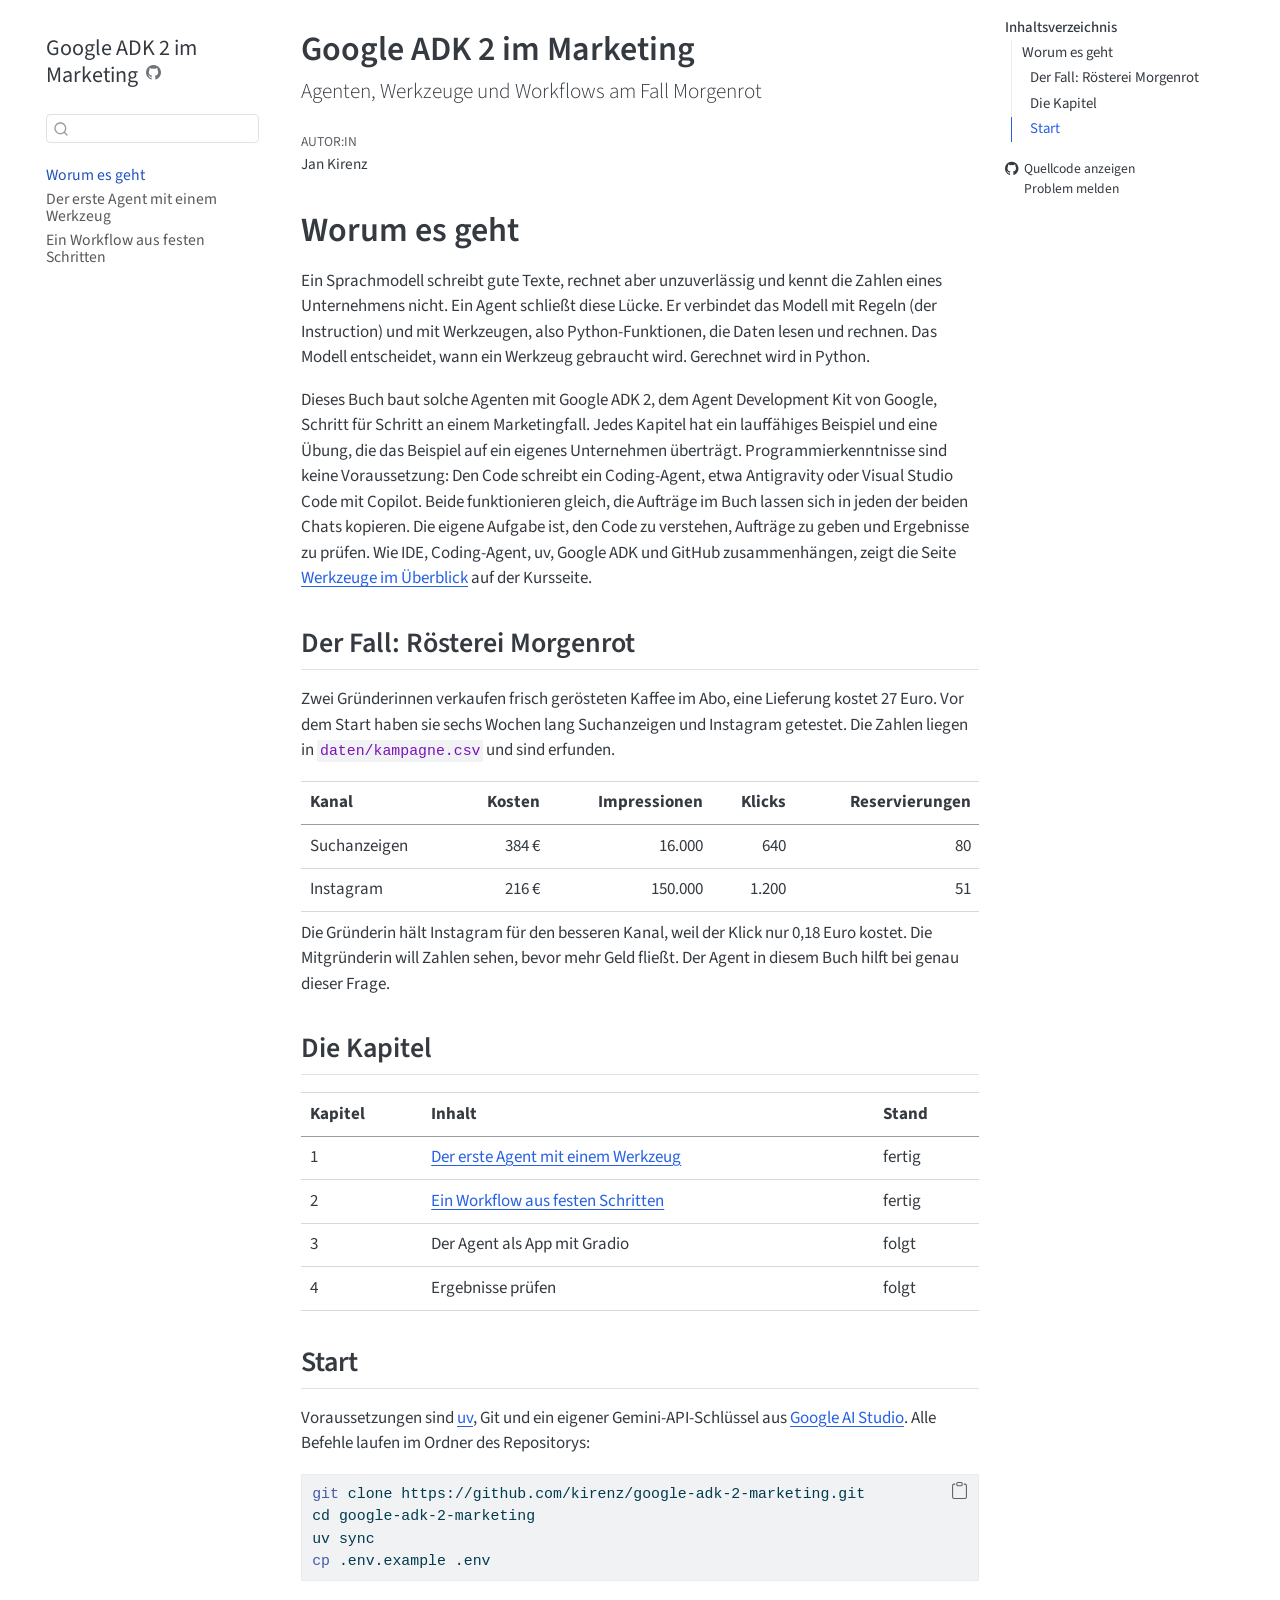
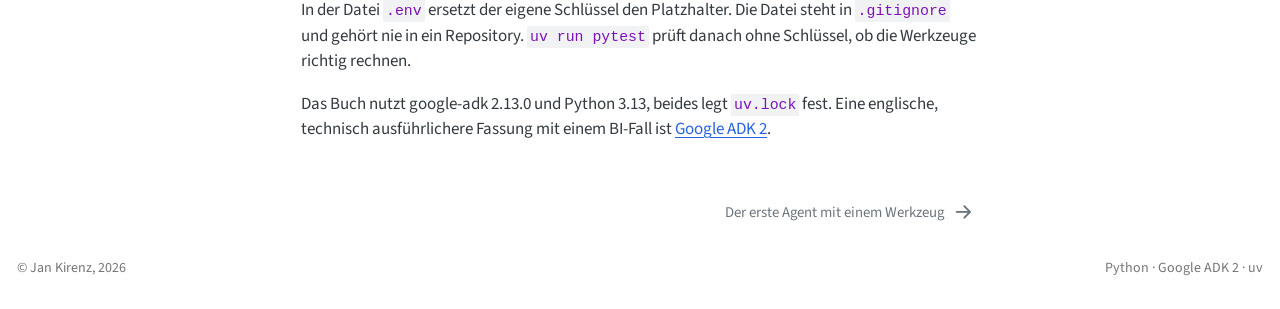
==== index.html @ b448ff61 "Buch veröffentlichen (IDE-neutral)" ====
<!DOCTYPE html>
<html xmlns="http://www.w3.org/1999/xhtml" lang="de" xml:lang="de"><head>

<meta charset="utf-8">
<meta name="generator" content="quarto-1.8.27">

<meta name="viewport" content="width=device-width, initial-scale=1.0, user-scalable=yes">

<meta name="author" content="Jan Kirenz">

<title>Google ADK 2 im Marketing</title>
<style>
code{white-space: pre-wrap;}
span.smallcaps{font-variant: small-caps;}
div.columns{display: flex; gap: min(4vw, 1.5em);}
div.column{flex: auto; overflow-x: auto;}
div.hanging-indent{margin-left: 1.5em; text-indent: -1.5em;}
ul.task-list{list-style: none;}
ul.task-list li input[type="checkbox"] {
  width: 0.8em;
  margin: 0 0.8em 0.2em -1em; /* quarto-specific, see https://github.com/quarto-dev/quarto-cli/issues/4556 */ 
  vertical-align: middle;
}
/* CSS for syntax highlighting */
html { -webkit-text-size-adjust: 100%; }
pre > code.sourceCode { white-space: pre; position: relative; }
pre > code.sourceCode > span { display: inline-block; line-height: 1.25; }
pre > code.sourceCode > span:empty { height: 1.2em; }
.sourceCode { overflow: visible; }
code.sourceCode > span { color: inherit; text-decoration: inherit; }
div.sourceCode { margin: 1em 0; }
pre.sourceCode { margin: 0; }
@media screen {
div.sourceCode { overflow: auto; }
}
@media print {
pre > code.sourceCode { white-space: pre-wrap; }
pre > code.sourceCode > span { text-indent: -5em; padding-left: 5em; }
}
pre.numberSource code
  { counter-reset: source-line 0; }
pre.numberSource code > span
  { position: relative; left: -4em; counter-increment: source-line; }
pre.numberSource code > span > a:first-child::before
  { content: counter(source-line);
    position: relative; left: -1em; text-align: right; vertical-align: baseline;
    border: none; display: inline-block;
    -webkit-touch-callout: none; -webkit-user-select: none;
    -khtml-user-select: none; -moz-user-select: none;
    -ms-user-select: none; user-select: none;
    padding: 0 4px; width: 4em;
  }
pre.numberSource { margin-left: 3em;  padding-left: 4px; }
div.sourceCode
  {   }
@media screen {
pre > code.sourceCode > span > a:first-child::before { text-decoration: underline; }
}
</style>


<script src="site_libs/quarto-nav/quarto-nav.js"></script>
<script src="site_libs/quarto-nav/headroom.min.js"></script>
<script src="site_libs/clipboard/clipboard.min.js"></script>
<script src="site_libs/quarto-search/autocomplete.umd.js"></script>
<script src="site_libs/quarto-search/fuse.min.js"></script>
<script src="site_libs/quarto-search/quarto-search.js"></script>
<meta name="quarto:offset" content="./">
<link href="./kapitel/01-erster-agent.html" rel="next">
<script src="site_libs/quarto-html/quarto.js" type="module"></script>
<script src="site_libs/quarto-html/tabsets/tabsets.js" type="module"></script>
<script src="site_libs/quarto-html/axe/axe-check.js" type="module"></script>
<script src="site_libs/quarto-html/popper.min.js"></script>
<script src="site_libs/quarto-html/tippy.umd.min.js"></script>
<script src="site_libs/quarto-html/anchor.min.js"></script>
<link href="site_libs/quarto-html/tippy.css" rel="stylesheet">
<link href="site_libs/quarto-html/quarto-syntax-highlighting-ed96de9b727972fe78a7b5d16c58bf87.css" rel="stylesheet" id="quarto-text-highlighting-styles">
<script src="site_libs/bootstrap/bootstrap.min.js"></script>
<link href="site_libs/bootstrap/bootstrap-icons.css" rel="stylesheet">
<link href="site_libs/bootstrap/bootstrap-e00e6d8b670a4b52c8043aac8e15d5db.min.css" rel="stylesheet" append-hash="true" id="quarto-bootstrap" data-mode="light">
<script id="quarto-search-options" type="application/json">{
  "location": "sidebar",
  "copy-button": false,
  "collapse-after": 3,
  "panel-placement": "start",
  "type": "textbox",
  "limit": 50,
  "keyboard-shortcut": [
    "f",
    "/",
    "s"
  ],
  "show-item-context": false,
  "language": {
    "search-no-results-text": "Keine Treffer",
    "search-matching-documents-text": "Treffer",
    "search-copy-link-title": "Link in die Suche kopieren",
    "search-hide-matches-text": "Zusätzliche Treffer verbergen",
    "search-more-match-text": "weitere Treffer in diesem Dokument",
    "search-more-matches-text": "weitere Treffer in diesem Dokument",
    "search-clear-button-title": "Zurücksetzen",
    "search-text-placeholder": "",
    "search-detached-cancel-button-title": "Abbrechen",
    "search-submit-button-title": "Abschicken",
    "search-label": "Suchen"
  }
}</script>


</head>

<body class="nav-sidebar floating quarto-light">

<div id="quarto-search-results"></div>
  <header id="quarto-header" class="headroom fixed-top">
  <nav class="quarto-secondary-nav">
    <div class="container-fluid d-flex">
      <button type="button" class="quarto-btn-toggle btn" data-bs-toggle="collapse" role="button" data-bs-target=".quarto-sidebar-collapse-item" aria-controls="quarto-sidebar" aria-expanded="false" aria-label="Seitenleiste umschalten" onclick="if (window.quartoToggleHeadroom) { window.quartoToggleHeadroom(); }">
        <i class="bi bi-layout-text-sidebar-reverse"></i>
      </button>
        <nav class="quarto-page-breadcrumbs" aria-label="breadcrumb"><ol class="breadcrumb"><li class="breadcrumb-item"><a href="./index.html">Worum es geht</a></li></ol></nav>
        <a class="flex-grow-1" role="navigation" data-bs-toggle="collapse" data-bs-target=".quarto-sidebar-collapse-item" aria-controls="quarto-sidebar" aria-expanded="false" aria-label="Seitenleiste umschalten" onclick="if (window.quartoToggleHeadroom) { window.quartoToggleHeadroom(); }">      
        </a>
      <button type="button" class="btn quarto-search-button" aria-label="Suchen" onclick="window.quartoOpenSearch();">
        <i class="bi bi-search"></i>
      </button>
    </div>
  </nav>
</header>
<!-- content -->
<div id="quarto-content" class="quarto-container page-columns page-rows-contents page-layout-article">
<!-- sidebar -->
  <nav id="quarto-sidebar" class="sidebar collapse collapse-horizontal quarto-sidebar-collapse-item sidebar-navigation floating overflow-auto">
    <div class="pt-lg-2 mt-2 text-left sidebar-header">
    <div class="sidebar-title mb-0 py-0">
      <a href="./">Google ADK 2 im Marketing</a> 
        <div class="sidebar-tools-main">
    <a href="https://github.com/kirenz/google-adk-2-marketing" title="Quellcode" class="quarto-navigation-tool px-1" aria-label="Quellcode"><i class="bi bi-github"></i></a>
</div>
    </div>
      </div>
        <div class="mt-2 flex-shrink-0 align-items-center">
        <div class="sidebar-search">
        <div id="quarto-search" class="" title="Suchen"></div>
        </div>
        </div>
    <div class="sidebar-menu-container"> 
    <ul class="list-unstyled mt-1">
        <li class="sidebar-item">
  <div class="sidebar-item-container"> 
  <a href="./index.html" class="sidebar-item-text sidebar-link active">
 <span class="menu-text">Worum es geht</span></a>
  </div>
</li>
        <li class="sidebar-item">
  <div class="sidebar-item-container"> 
  <a href="./kapitel/01-erster-agent.html" class="sidebar-item-text sidebar-link"><span class="chapter-title">Der erste Agent mit einem Werkzeug</span></a>
  </div>
</li>
        <li class="sidebar-item">
  <div class="sidebar-item-container"> 
  <a href="./kapitel/02-workflow.html" class="sidebar-item-text sidebar-link"><span class="chapter-title">Ein Workflow aus festen Schritten</span></a>
  </div>
</li>
    </ul>
    </div>
</nav>
<div id="quarto-sidebar-glass" class="quarto-sidebar-collapse-item" data-bs-toggle="collapse" data-bs-target=".quarto-sidebar-collapse-item"></div>
<!-- margin-sidebar -->
    <div id="quarto-margin-sidebar" class="sidebar margin-sidebar">
        <nav id="TOC" role="doc-toc" class="toc-active">
    <h2 id="toc-title">Inhaltsverzeichnis</h2>
   
  <ul>
  <li><a href="#worum-es-geht" id="toc-worum-es-geht" class="nav-link active" data-scroll-target="#worum-es-geht">Worum es geht</a>
  <ul class="collapse">
  <li><a href="#der-fall-rösterei-morgenrot" id="toc-der-fall-rösterei-morgenrot" class="nav-link" data-scroll-target="#der-fall-rösterei-morgenrot">Der Fall: Rösterei Morgenrot</a></li>
  <li><a href="#die-kapitel" id="toc-die-kapitel" class="nav-link" data-scroll-target="#die-kapitel">Die Kapitel</a></li>
  <li><a href="#start" id="toc-start" class="nav-link" data-scroll-target="#start">Start</a></li>
  </ul></li>
  </ul>
<div class="toc-actions"><ul><li><a href="https://github.com/kirenz/google-adk-2-marketing/blob/main/index.qmd" class="toc-action"><i class="bi bi-github"></i>Quellcode anzeigen</a></li><li><a href="https://github.com/kirenz/google-adk-2-marketing/issues/new" class="toc-action"><i class="bi empty"></i>Problem melden</a></li></ul></div></nav>
    </div>
<!-- main -->
<main class="content" id="quarto-document-content">

<header id="title-block-header" class="quarto-title-block default">
<div class="quarto-title">
<h1 class="title">Google ADK 2 im Marketing</h1>
<p class="subtitle lead">Agenten, Werkzeuge und Workflows am Fall Morgenrot</p>
</div>



<div class="quarto-title-meta">

    <div>
    <div class="quarto-title-meta-heading">Autor:in</div>
    <div class="quarto-title-meta-contents">
             <p>Jan Kirenz </p>
          </div>
  </div>
    
  
    
  </div>
  


</header>


<section id="worum-es-geht" class="level1 unnumbered">
<h1 class="unnumbered">Worum es geht</h1>
<p>Ein Sprachmodell schreibt gute Texte, rechnet aber unzuverlässig und kennt die Zahlen eines Unternehmens nicht. Ein Agent schließt diese Lücke. Er verbindet das Modell mit Regeln (der Instruction) und mit Werkzeugen, also Python-Funktionen, die Daten lesen und rechnen. Das Modell entscheidet, wann ein Werkzeug gebraucht wird. Gerechnet wird in Python.</p>
<p>Dieses Buch baut solche Agenten mit Google ADK 2, dem Agent Development Kit von Google, Schritt für Schritt an einem Marketingfall. Jedes Kapitel hat ein lauffähiges Beispiel und eine Übung, die das Beispiel auf ein eigenes Unternehmen überträgt. Programmierkenntnisse sind keine Voraussetzung: Den Code schreibt ein Coding-Agent, etwa Antigravity oder Visual Studio Code mit Copilot. Beide funktionieren gleich, die Aufträge im Buch lassen sich in jeden der beiden Chats kopieren. Die eigene Aufgabe ist, den Code zu verstehen, Aufträge zu geben und Ergebnisse zu prüfen. Wie IDE, Coding-Agent, uv, Google ADK und GitHub zusammenhängen, zeigt die Seite <a href="https://kirenz.github.io/genai-web-analytics-ws2627/bausteine.html">Werkzeuge im Überblick</a> auf der Kursseite.</p>
<section id="der-fall-rösterei-morgenrot" class="level2">
<h2 class="anchored" data-anchor-id="der-fall-rösterei-morgenrot">Der Fall: Rösterei Morgenrot</h2>
<p>Zwei Gründerinnen verkaufen frisch gerösteten Kaffee im Abo, eine Lieferung kostet 27 Euro. Vor dem Start haben sie sechs Wochen lang Suchanzeigen und Instagram getestet. Die Zahlen liegen in <code>daten/kampagne.csv</code> und sind erfunden.</p>
<table class="caption-top table">
<thead>
<tr class="header">
<th>Kanal</th>
<th style="text-align: right;">Kosten</th>
<th style="text-align: right;">Impressionen</th>
<th style="text-align: right;">Klicks</th>
<th style="text-align: right;">Reservierungen</th>
</tr>
</thead>
<tbody>
<tr class="odd">
<td>Suchanzeigen</td>
<td style="text-align: right;">384 €</td>
<td style="text-align: right;">16.000</td>
<td style="text-align: right;">640</td>
<td style="text-align: right;">80</td>
</tr>
<tr class="even">
<td>Instagram</td>
<td style="text-align: right;">216 €</td>
<td style="text-align: right;">150.000</td>
<td style="text-align: right;">1.200</td>
<td style="text-align: right;">51</td>
</tr>
</tbody>
</table>
<p>Die Gründerin hält Instagram für den besseren Kanal, weil der Klick nur 0,18 Euro kostet. Die Mitgründerin will Zahlen sehen, bevor mehr Geld fließt. Der Agent in diesem Buch hilft bei genau dieser Frage.</p>
</section>
<section id="die-kapitel" class="level2">
<h2 class="anchored" data-anchor-id="die-kapitel">Die Kapitel</h2>
<table class="caption-top table">
<thead>
<tr class="header">
<th>Kapitel</th>
<th>Inhalt</th>
<th>Stand</th>
</tr>
</thead>
<tbody>
<tr class="odd">
<td>1</td>
<td><a href="./kapitel/01-erster-agent.html">Der erste Agent mit einem Werkzeug</a></td>
<td>fertig</td>
</tr>
<tr class="even">
<td>2</td>
<td><a href="./kapitel/02-workflow.html">Ein Workflow aus festen Schritten</a></td>
<td>fertig</td>
</tr>
<tr class="odd">
<td>3</td>
<td>Der Agent als App mit Gradio</td>
<td>folgt</td>
</tr>
<tr class="even">
<td>4</td>
<td>Ergebnisse prüfen</td>
<td>folgt</td>
</tr>
</tbody>
</table>
</section>
<section id="start" class="level2">
<h2 class="anchored" data-anchor-id="start">Start</h2>
<p>Voraussetzungen sind <a href="https://docs.astral.sh/uv/getting-started/installation/">uv</a>, Git und ein eigener Gemini-API-Schlüssel aus <a href="https://aistudio.google.com/apikey">Google AI Studio</a>. Alle Befehle laufen im Ordner des Repositorys:</p>
<div class="code-copy-outer-scaffold"><div class="sourceCode" id="cb1"><pre class="sourceCode bash code-with-copy"><code class="sourceCode bash"><span id="cb1-1"><a href="#cb1-1" aria-hidden="true" tabindex="-1"></a><span class="fu">git</span> clone https://github.com/kirenz/google-adk-2-marketing.git</span>
<span id="cb1-2"><a href="#cb1-2" aria-hidden="true" tabindex="-1"></a><span class="bu">cd</span> google-adk-2-marketing</span>
<span id="cb1-3"><a href="#cb1-3" aria-hidden="true" tabindex="-1"></a><span class="ex">uv</span> sync</span>
<span id="cb1-4"><a href="#cb1-4" aria-hidden="true" tabindex="-1"></a><span class="fu">cp</span> .env.example .env</span></code></pre></div><button title="In die Zwischenablage kopieren" class="code-copy-button"><i class="bi"></i></button></div>
<p>In der Datei <code>.env</code> ersetzt der eigene Schlüssel den Platzhalter. Die Datei steht in <code>.gitignore</code> und gehört nie in ein Repository. <code>uv run pytest</code> prüft danach ohne Schlüssel, ob die Werkzeuge richtig rechnen.</p>
<p>Das Buch nutzt google-adk 2.13.0 und Python 3.13, beides legt <code>uv.lock</code> fest. Eine englische, technisch ausführlichere Fassung mit einem BI-Fall ist <a href="https://kirenz.github.io/google-adk-2/">Google ADK 2</a>.</p>


</section>
</section>

</main> <!-- /main -->
<script id="quarto-html-after-body" type="application/javascript">
  window.document.addEventListener("DOMContentLoaded", function (event) {
    const icon = "";
    const anchorJS = new window.AnchorJS();
    anchorJS.options = {
      placement: 'right',
      icon: icon
    };
    anchorJS.add('.anchored');
    const isCodeAnnotation = (el) => {
      for (const clz of el.classList) {
        if (clz.startsWith('code-annotation-')) {                     
          return true;
        }
      }
      return false;
    }
    const onCopySuccess = function(e) {
      // button target
      const button = e.trigger;
      // don't keep focus
      button.blur();
      // flash "checked"
      button.classList.add('code-copy-button-checked');
      var currentTitle = button.getAttribute("title");
      button.setAttribute("title", "Kopiert");
      let tooltip;
      if (window.bootstrap) {
        button.setAttribute("data-bs-toggle", "tooltip");
        button.setAttribute("data-bs-placement", "left");
        button.setAttribute("data-bs-title", "Kopiert");
        tooltip = new bootstrap.Tooltip(button, 
          { trigger: "manual", 
            customClass: "code-copy-button-tooltip",
            offset: [0, -8]});
        tooltip.show();    
      }
      setTimeout(function() {
        if (tooltip) {
          tooltip.hide();
          button.removeAttribute("data-bs-title");
          button.removeAttribute("data-bs-toggle");
          button.removeAttribute("data-bs-placement");
        }
        button.setAttribute("title", currentTitle);
        button.classList.remove('code-copy-button-checked');
      }, 1000);
      // clear code selection
      e.clearSelection();
    }
    const getTextToCopy = function(trigger) {
      const outerScaffold = trigger.parentElement.cloneNode(true);
      const codeEl = outerScaffold.querySelector('code');
      for (const childEl of codeEl.children) {
        if (isCodeAnnotation(childEl)) {
          childEl.remove();
        }
      }
      return codeEl.innerText;
    }
    const clipboard = new window.ClipboardJS('.code-copy-button:not([data-in-quarto-modal])', {
      text: getTextToCopy
    });
    clipboard.on('success', onCopySuccess);
    if (window.document.getElementById('quarto-embedded-source-code-modal')) {
      const clipboardModal = new window.ClipboardJS('.code-copy-button[data-in-quarto-modal]', {
        text: getTextToCopy,
        container: window.document.getElementById('quarto-embedded-source-code-modal')
      });
      clipboardModal.on('success', onCopySuccess);
    }
      var localhostRegex = new RegExp(/^(?:http|https):\/\/localhost\:?[0-9]*\//);
      var mailtoRegex = new RegExp(/^mailto:/);
        var filterRegex = new RegExp('/' + window.location.host + '/');
      var isInternal = (href) => {
          return filterRegex.test(href) || localhostRegex.test(href) || mailtoRegex.test(href);
      }
      // Inspect non-navigation links and adorn them if external
     var links = window.document.querySelectorAll('a[href]:not(.nav-link):not(.navbar-brand):not(.toc-action):not(.sidebar-link):not(.sidebar-item-toggle):not(.pagination-link):not(.no-external):not([aria-hidden]):not(.dropdown-item):not(.quarto-navigation-tool):not(.about-link)');
      for (var i=0; i<links.length; i++) {
        const link = links[i];
        if (!isInternal(link.href)) {
          // undo the damage that might have been done by quarto-nav.js in the case of
          // links that we want to consider external
          if (link.dataset.originalHref !== undefined) {
            link.href = link.dataset.originalHref;
          }
        }
      }
    function tippyHover(el, contentFn, onTriggerFn, onUntriggerFn) {
      const config = {
        allowHTML: true,
        maxWidth: 500,
        delay: 100,
        arrow: false,
        appendTo: function(el) {
            return el.parentElement;
        },
        interactive: true,
        interactiveBorder: 10,
        theme: 'quarto',
        placement: 'bottom-start',
      };
      if (contentFn) {
        config.content = contentFn;
      }
      if (onTriggerFn) {
        config.onTrigger = onTriggerFn;
      }
      if (onUntriggerFn) {
        config.onUntrigger = onUntriggerFn;
      }
      window.tippy(el, config); 
    }
    const noterefs = window.document.querySelectorAll('a[role="doc-noteref"]');
    for (var i=0; i<noterefs.length; i++) {
      const ref = noterefs[i];
      tippyHover(ref, function() {
        // use id or data attribute instead here
        let href = ref.getAttribute('data-footnote-href') || ref.getAttribute('href');
        try { href = new URL(href).hash; } catch {}
        const id = href.replace(/^#\/?/, "");
        const note = window.document.getElementById(id);
        if (note) {
          return note.innerHTML;
        } else {
          return "";
        }
      });
    }
    const xrefs = window.document.querySelectorAll('a.quarto-xref');
    const processXRef = (id, note) => {
      // Strip column container classes
      const stripColumnClz = (el) => {
        el.classList.remove("page-full", "page-columns");
        if (el.children) {
          for (const child of el.children) {
            stripColumnClz(child);
          }
        }
      }
      stripColumnClz(note)
      if (id === null || id.startsWith('sec-')) {
        // Special case sections, only their first couple elements
        const container = document.createElement("div");
        if (note.children && note.children.length > 2) {
          container.appendChild(note.children[0].cloneNode(true));
          for (let i = 1; i < note.children.length; i++) {
            const child = note.children[i];
            if (child.tagName === "P" && child.innerText === "") {
              continue;
            } else {
              container.appendChild(child.cloneNode(true));
              break;
            }
          }
          if (window.Quarto?.typesetMath) {
            window.Quarto.typesetMath(container);
          }
          return container.innerHTML
        } else {
          if (window.Quarto?.typesetMath) {
            window.Quarto.typesetMath(note);
          }
          return note.innerHTML;
        }
      } else {
        // Remove any anchor links if they are present
        const anchorLink = note.querySelector('a.anchorjs-link');
        if (anchorLink) {
          anchorLink.remove();
        }
        if (window.Quarto?.typesetMath) {
          window.Quarto.typesetMath(note);
        }
        if (note.classList.contains("callout")) {
          return note.outerHTML;
        } else {
          return note.innerHTML;
        }
      }
    }
    for (var i=0; i<xrefs.length; i++) {
      const xref = xrefs[i];
      tippyHover(xref, undefined, function(instance) {
        instance.disable();
        let url = xref.getAttribute('href');
        let hash = undefined; 
        if (url.startsWith('#')) {
          hash = url;
        } else {
          try { hash = new URL(url).hash; } catch {}
        }
        if (hash) {
          const id = hash.replace(/^#\/?/, "");
          const note = window.document.getElementById(id);
          if (note !== null) {
            try {
              const html = processXRef(id, note.cloneNode(true));
              instance.setContent(html);
            } finally {
              instance.enable();
              instance.show();
            }
          } else {
            // See if we can fetch this
            fetch(url.split('#')[0])
            .then(res => res.text())
            .then(html => {
              const parser = new DOMParser();
              const htmlDoc = parser.parseFromString(html, "text/html");
              const note = htmlDoc.getElementById(id);
              if (note !== null) {
                const html = processXRef(id, note);
                instance.setContent(html);
              } 
            }).finally(() => {
              instance.enable();
              instance.show();
            });
          }
        } else {
          // See if we can fetch a full url (with no hash to target)
          // This is a special case and we should probably do some content thinning / targeting
          fetch(url)
          .then(res => res.text())
          .then(html => {
            const parser = new DOMParser();
            const htmlDoc = parser.parseFromString(html, "text/html");
            const note = htmlDoc.querySelector('main.content');
            if (note !== null) {
              // This should only happen for chapter cross references
              // (since there is no id in the URL)
              // remove the first header
              if (note.children.length > 0 && note.children[0].tagName === "HEADER") {
                note.children[0].remove();
              }
              const html = processXRef(null, note);
              instance.setContent(html);
            } 
          }).finally(() => {
            instance.enable();
            instance.show();
          });
        }
      }, function(instance) {
      });
    }
        let selectedAnnoteEl;
        const selectorForAnnotation = ( cell, annotation) => {
          let cellAttr = 'data-code-cell="' + cell + '"';
          let lineAttr = 'data-code-annotation="' +  annotation + '"';
          const selector = 'span[' + cellAttr + '][' + lineAttr + ']';
          return selector;
        }
        const selectCodeLines = (annoteEl) => {
          const doc = window.document;
          const targetCell = annoteEl.getAttribute("data-target-cell");
          const targetAnnotation = annoteEl.getAttribute("data-target-annotation");
          const annoteSpan = window.document.querySelector(selectorForAnnotation(targetCell, targetAnnotation));
          const lines = annoteSpan.getAttribute("data-code-lines").split(",");
          const lineIds = lines.map((line) => {
            return targetCell + "-" + line;
          })
          let top = null;
          let height = null;
          let parent = null;
          if (lineIds.length > 0) {
              //compute the position of the single el (top and bottom and make a div)
              const el = window.document.getElementById(lineIds[0]);
              top = el.offsetTop;
              height = el.offsetHeight;
              parent = el.parentElement.parentElement;
            if (lineIds.length > 1) {
              const lastEl = window.document.getElementById(lineIds[lineIds.length - 1]);
              const bottom = lastEl.offsetTop + lastEl.offsetHeight;
              height = bottom - top;
            }
            if (top !== null && height !== null && parent !== null) {
              // cook up a div (if necessary) and position it 
              let div = window.document.getElementById("code-annotation-line-highlight");
              if (div === null) {
                div = window.document.createElement("div");
                div.setAttribute("id", "code-annotation-line-highlight");
                div.style.position = 'absolute';
                parent.appendChild(div);
              }
              div.style.top = top - 2 + "px";
              div.style.height = height + 4 + "px";
              div.style.left = 0;
              let gutterDiv = window.document.getElementById("code-annotation-line-highlight-gutter");
              if (gutterDiv === null) {
                gutterDiv = window.document.createElement("div");
                gutterDiv.setAttribute("id", "code-annotation-line-highlight-gutter");
                gutterDiv.style.position = 'absolute';
                const codeCell = window.document.getElementById(targetCell);
                const gutter = codeCell.querySelector('.code-annotation-gutter');
                gutter.appendChild(gutterDiv);
              }
              gutterDiv.style.top = top - 2 + "px";
              gutterDiv.style.height = height + 4 + "px";
            }
            selectedAnnoteEl = annoteEl;
          }
        };
        const unselectCodeLines = () => {
          const elementsIds = ["code-annotation-line-highlight", "code-annotation-line-highlight-gutter"];
          elementsIds.forEach((elId) => {
            const div = window.document.getElementById(elId);
            if (div) {
              div.remove();
            }
          });
          selectedAnnoteEl = undefined;
        };
          // Handle positioning of the toggle
      window.addEventListener(
        "resize",
        throttle(() => {
          elRect = undefined;
          if (selectedAnnoteEl) {
            selectCodeLines(selectedAnnoteEl);
          }
        }, 10)
      );
      function throttle(fn, ms) {
      let throttle = false;
      let timer;
        return (...args) => {
          if(!throttle) { // first call gets through
              fn.apply(this, args);
              throttle = true;
          } else { // all the others get throttled
              if(timer) clearTimeout(timer); // cancel #2
              timer = setTimeout(() => {
                fn.apply(this, args);
                timer = throttle = false;
              }, ms);
          }
        };
      }
        // Attach click handler to the DT
        const annoteDls = window.document.querySelectorAll('dt[data-target-cell]');
        for (const annoteDlNode of annoteDls) {
          annoteDlNode.addEventListener('click', (event) => {
            const clickedEl = event.target;
            if (clickedEl !== selectedAnnoteEl) {
              unselectCodeLines();
              const activeEl = window.document.querySelector('dt[data-target-cell].code-annotation-active');
              if (activeEl) {
                activeEl.classList.remove('code-annotation-active');
              }
              selectCodeLines(clickedEl);
              clickedEl.classList.add('code-annotation-active');
            } else {
              // Unselect the line
              unselectCodeLines();
              clickedEl.classList.remove('code-annotation-active');
            }
          });
        }
    const findCites = (el) => {
      const parentEl = el.parentElement;
      if (parentEl) {
        const cites = parentEl.dataset.cites;
        if (cites) {
          return {
            el,
            cites: cites.split(' ')
          };
        } else {
          return findCites(el.parentElement)
        }
      } else {
        return undefined;
      }
    };
    var bibliorefs = window.document.querySelectorAll('a[role="doc-biblioref"]');
    for (var i=0; i<bibliorefs.length; i++) {
      const ref = bibliorefs[i];
      const citeInfo = findCites(ref);
      if (citeInfo) {
        tippyHover(citeInfo.el, function() {
          var popup = window.document.createElement('div');
          citeInfo.cites.forEach(function(cite) {
            var citeDiv = window.document.createElement('div');
            citeDiv.classList.add('hanging-indent');
            citeDiv.classList.add('csl-entry');
            var biblioDiv = window.document.getElementById('ref-' + cite);
            if (biblioDiv) {
              citeDiv.innerHTML = biblioDiv.innerHTML;
            }
            popup.appendChild(citeDiv);
          });
          return popup.innerHTML;
        });
      }
    }
  });
  </script>
<nav class="page-navigation">
  <div class="nav-page nav-page-previous">
  </div>
  <div class="nav-page nav-page-next">
      <a href="./kapitel/01-erster-agent.html" class="pagination-link" aria-label="Der erste Agent mit einem Werkzeug">
        <span class="nav-page-text"><span class="chapter-title">Der erste Agent mit einem Werkzeug</span></span> <i class="bi bi-arrow-right-short"></i>
      </a>
  </div>
</nav>
</div> <!-- /content -->
<footer class="footer">
  <div class="nav-footer">
    <div class="nav-footer-left">
<p>© Jan Kirenz, 2026</p>
</div>   
    <div class="nav-footer-center">
      &nbsp;
    <div class="toc-actions d-sm-block d-md-none"><ul><li><a href="https://github.com/kirenz/google-adk-2-marketing/blob/main/index.qmd" class="toc-action"><i class="bi bi-github"></i>Quellcode anzeigen</a></li><li><a href="https://github.com/kirenz/google-adk-2-marketing/issues/new" class="toc-action"><i class="bi empty"></i>Problem melden</a></li></ul></div></div>
    <div class="nav-footer-right">
<p>Python · Google ADK 2 · uv</p>
</div>
  </div>
</footer>




</body></html>
---- site_libs/quarto-html/tippy.css ----
.tippy-box[data-animation=fade][data-state=hidden]{opacity:0}[data-tippy-root]{max-width:calc(100vw - 10px)}.tippy-box{position:relative;background-color:#333;color:#fff;border-radius:4px;font-size:14px;line-height:1.4;white-space:normal;outline:0;transition-property:transform,visibility,opacity}.tippy-box[data-placement^=top]>.tippy-arrow{bottom:0}.tippy-box[data-placement^=top]>.tippy-arrow:before{bottom:-7px;left:0;border-width:8px 8px 0;border-top-color:initial;transform-origin:center top}.tippy-box[data-placement^=bottom]>.tippy-arrow{top:0}.tippy-box[data-placement^=bottom]>.tippy-arrow:before{top:-7px;left:0;border-width:0 8px 8px;border-bottom-color:initial;transform-origin:center bottom}.tippy-box[data-placement^=left]>.tippy-arrow{right:0}.tippy-box[data-placement^=left]>.tippy-arrow:before{border-width:8px 0 8px 8px;border-left-color:initial;right:-7px;transform-origin:center left}.tippy-box[data-placement^=right]>.tippy-arrow{left:0}.tippy-box[data-placement^=right]>.tippy-arrow:before{left:-7px;border-width:8px 8px 8px 0;border-right-color:initial;transform-origin:center right}.tippy-box[data-inertia][data-state=visible]{transition-timing-function:cubic-bezier(.54,1.5,.38,1.11)}.tippy-arrow{width:16px;height:16px;color:#333}.tippy-arrow:before{content:"";position:absolute;border-color:transparent;border-style:solid}.tippy-content{position:relative;padding:5px 9px;z-index:1}
---- site_libs/quarto-html/quarto-syntax-highlighting-ed96de9b727972fe78a7b5d16c58bf87.css ----
/* quarto syntax highlight colors */
:root {
  --quarto-hl-ot-color: #003B4F;
  --quarto-hl-at-color: #657422;
  --quarto-hl-ss-color: #20794D;
  --quarto-hl-an-color: #5E5E5E;
  --quarto-hl-fu-color: #4758AB;
  --quarto-hl-st-color: #20794D;
  --quarto-hl-cf-color: #003B4F;
  --quarto-hl-op-color: #5E5E5E;
  --quarto-hl-er-color: #AD0000;
  --quarto-hl-bn-color: #AD0000;
  --quarto-hl-al-color: #AD0000;
  --quarto-hl-va-color: #111111;
  --quarto-hl-bu-color: inherit;
  --quarto-hl-ex-color: inherit;
  --quarto-hl-pp-color: #AD0000;
  --quarto-hl-in-color: #5E5E5E;
  --quarto-hl-vs-color: #20794D;
  --quarto-hl-wa-color: #5E5E5E;
  --quarto-hl-do-color: #5E5E5E;
  --quarto-hl-im-color: #00769E;
  --quarto-hl-ch-color: #20794D;
  --quarto-hl-dt-color: #AD0000;
  --quarto-hl-fl-color: #AD0000;
  --quarto-hl-co-color: #5E5E5E;
  --quarto-hl-cv-color: #5E5E5E;
  --quarto-hl-cn-color: #8f5902;
  --quarto-hl-sc-color: #5E5E5E;
  --quarto-hl-dv-color: #AD0000;
  --quarto-hl-kw-color: #003B4F;
}

/* other quarto variables */
:root {
  --quarto-font-monospace: SFMono-Regular, Menlo, Monaco, Consolas, "Liberation Mono", "Courier New", monospace;
}

/* syntax highlight based on Pandoc's rules */
pre > code.sourceCode > span {
  color: #003B4F;
}

code.sourceCode > span {
  color: #003B4F;
}

div.sourceCode,
div.sourceCode pre.sourceCode {
  color: #003B4F;
}

/* Normal */
code span {
  color: #003B4F;
}

/* Alert */
code span.al {
  color: #AD0000;
  font-style: inherit;
}

/* Annotation */
code span.an {
  color: #5E5E5E;
  font-style: inherit;
}

/* Attribute */
code span.at {
  color: #657422;
  font-style: inherit;
}

/* BaseN */
code span.bn {
  color: #AD0000;
  font-style: inherit;
}

/* BuiltIn */
code span.bu {
  font-style: inherit;
}

/* ControlFlow */
code span.cf {
  color: #003B4F;
  font-weight: bold;
  font-style: inherit;
}

/* Char */
code span.ch {
  color: #20794D;
  font-style: inherit;
}

/* Constant */
code span.cn {
  color: #8f5902;
  font-style: inherit;
}

/* Comment */
code span.co {
  color: #5E5E5E;
  font-style: inherit;
}

/* CommentVar */
code span.cv {
  color: #5E5E5E;
  font-style: italic;
}

/* Documentation */
code span.do {
  color: #5E5E5E;
  font-style: italic;
}

/* DataType */
code span.dt {
  color: #AD0000;
  font-style: inherit;
}

/* DecVal */
code span.dv {
  color: #AD0000;
  font-style: inherit;
}

/* Error */
code span.er {
  color: #AD0000;
  font-style: inherit;
}

/* Extension */
code span.ex {
  font-style: inherit;
}

/* Float */
code span.fl {
  color: #AD0000;
  font-style: inherit;
}

/* Function */
code span.fu {
  color: #4758AB;
  font-style: inherit;
}

/* Import */
code span.im {
  color: #00769E;
  font-style: inherit;
}

/* Information */
code span.in {
  color: #5E5E5E;
  font-style: inherit;
}

/* Keyword */
code span.kw {
  color: #003B4F;
  font-weight: bold;
  font-style: inherit;
}

/* Operator */
code span.op {
  color: #5E5E5E;
  font-style: inherit;
}

/* Other */
code span.ot {
  color: #003B4F;
  font-style: inherit;
}

/* Preprocessor */
code span.pp {
  color: #AD0000;
  font-style: inherit;
}

/* SpecialChar */
code span.sc {
  color: #5E5E5E;
  font-style: inherit;
}

/* SpecialString */
code span.ss {
  color: #20794D;
  font-style: inherit;
}

/* String */
code span.st {
  color: #20794D;
  font-style: inherit;
}

/* Variable */
code span.va {
  color: #111111;
  font-style: inherit;
}

/* VerbatimString */
code span.vs {
  color: #20794D;
  font-style: inherit;
}

/* Warning */
code span.wa {
  color: #5E5E5E;
  font-style: italic;
}

.prevent-inlining {
  content: "</";
}

/*# sourceMappingURL=0920dd6d7437995b8cdf7429764427b1.css.map */
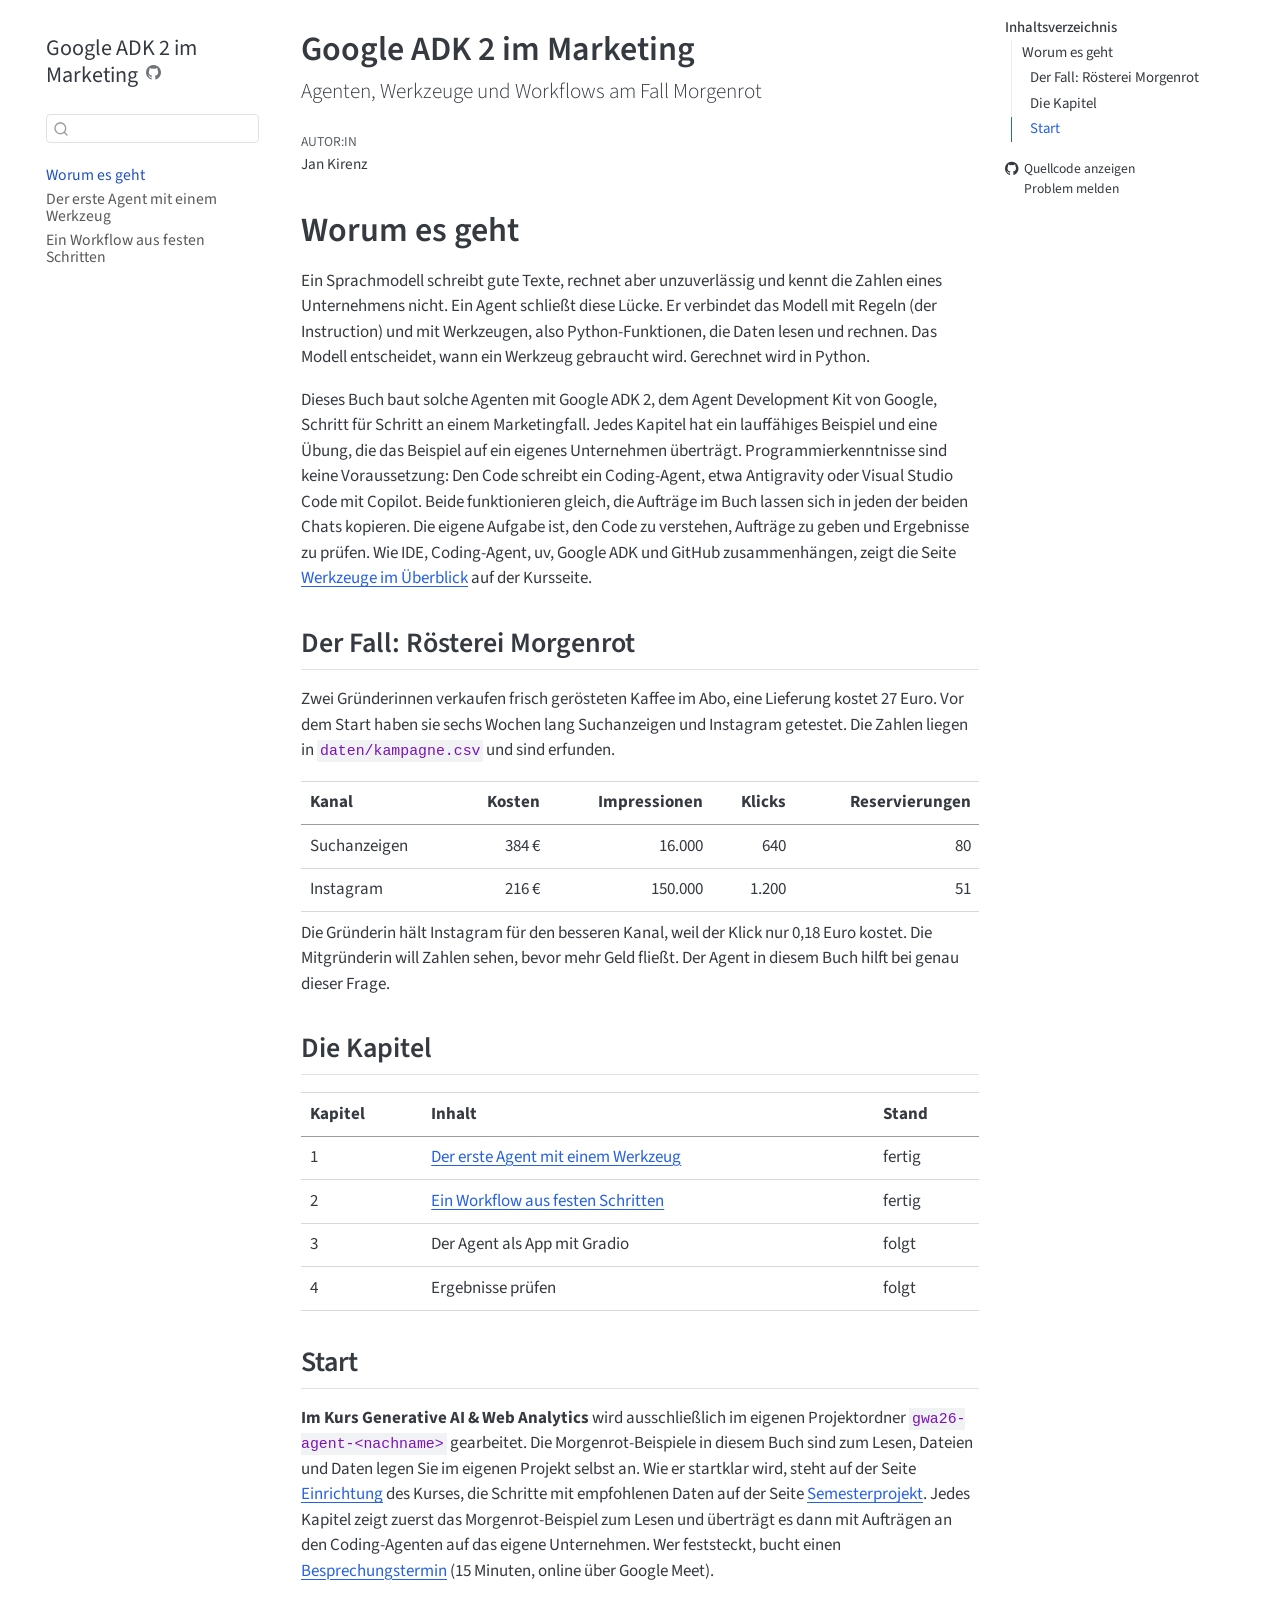
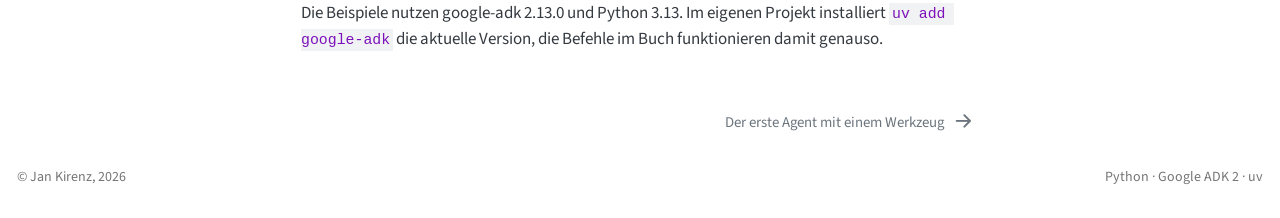
==== commit 803f31b5: "Buch veröffentlichen (Übungen im eigenen Projekt)" ====
--- a/index.html
+++ b/index.html
@@ -20,41 +20,6 @@
   width: 0.8em;
   margin: 0 0.8em 0.2em -1em; /* quarto-specific, see https://github.com/quarto-dev/quarto-cli/issues/4556 */ 
   vertical-align: middle;
-}
-/* CSS for syntax highlighting */
-html { -webkit-text-size-adjust: 100%; }
-pre > code.sourceCode { white-space: pre; position: relative; }
-pre > code.sourceCode > span { display: inline-block; line-height: 1.25; }
-pre > code.sourceCode > span:empty { height: 1.2em; }
-.sourceCode { overflow: visible; }
-code.sourceCode > span { color: inherit; text-decoration: inherit; }
-div.sourceCode { margin: 1em 0; }
-pre.sourceCode { margin: 0; }
-@media screen {
-div.sourceCode { overflow: auto; }
-}
-@media print {
-pre > code.sourceCode { white-space: pre-wrap; }
-pre > code.sourceCode > span { text-indent: -5em; padding-left: 5em; }
-}
-pre.numberSource code
-  { counter-reset: source-line 0; }
-pre.numberSource code > span
-  { position: relative; left: -4em; counter-increment: source-line; }
-pre.numberSource code > span > a:first-child::before
-  { content: counter(source-line);
-    position: relative; left: -1em; text-align: right; vertical-align: baseline;
-    border: none; display: inline-block;
-    -webkit-touch-callout: none; -webkit-user-select: none;
-    -khtml-user-select: none; -moz-user-select: none;
-    -ms-user-select: none; user-select: none;
-    padding: 0 4px; width: 4em;
-  }
-pre.numberSource { margin-left: 3em;  padding-left: 4px; }
-div.sourceCode
-  {   }
-@media screen {
-pre > code.sourceCode > span > a:first-child::before { text-decoration: underline; }
 }
 </style>
 
@@ -282,13 +247,8 @@
 </section>
 <section id="start" class="level2">
 <h2 class="anchored" data-anchor-id="start">Start</h2>
-<p>Voraussetzungen sind <a href="https://docs.astral.sh/uv/getting-started/installation/">uv</a>, Git und ein eigener Gemini-API-Schlüssel aus <a href="https://aistudio.google.com/apikey">Google AI Studio</a>. Alle Befehle laufen im Ordner des Repositorys:</p>
-<div class="code-copy-outer-scaffold"><div class="sourceCode" id="cb1"><pre class="sourceCode bash code-with-copy"><code class="sourceCode bash"><span id="cb1-1"><a href="#cb1-1" aria-hidden="true" tabindex="-1"></a><span class="fu">git</span> clone https://github.com/kirenz/google-adk-2-marketing.git</span>
-<span id="cb1-2"><a href="#cb1-2" aria-hidden="true" tabindex="-1"></a><span class="bu">cd</span> google-adk-2-marketing</span>
-<span id="cb1-3"><a href="#cb1-3" aria-hidden="true" tabindex="-1"></a><span class="ex">uv</span> sync</span>
-<span id="cb1-4"><a href="#cb1-4" aria-hidden="true" tabindex="-1"></a><span class="fu">cp</span> .env.example .env</span></code></pre></div><button title="In die Zwischenablage kopieren" class="code-copy-button"><i class="bi"></i></button></div>
-<p>In der Datei <code>.env</code> ersetzt der eigene Schlüssel den Platzhalter. Die Datei steht in <code>.gitignore</code> und gehört nie in ein Repository. <code>uv run pytest</code> prüft danach ohne Schlüssel, ob die Werkzeuge richtig rechnen.</p>
-<p>Das Buch nutzt google-adk 2.13.0 und Python 3.13, beides legt <code>uv.lock</code> fest. Eine englische, technisch ausführlichere Fassung mit einem BI-Fall ist <a href="https://kirenz.github.io/google-adk-2/">Google ADK 2</a>.</p>
+<p><strong>Im Kurs Generative AI &amp; Web Analytics</strong> wird ausschließlich im eigenen Projektordner <code>gwa26-agent-&lt;nachname&gt;</code> gearbeitet. Die Morgenrot-Beispiele in diesem Buch sind zum Lesen, Dateien und Daten legen Sie im eigenen Projekt selbst an. Wie er startklar wird, steht auf der Seite <a href="https://kirenz.github.io/genai-web-analytics-ws2627/einrichtung.html#adk">Einrichtung</a> des Kurses, die Schritte mit empfohlenen Daten auf der Seite <a href="https://kirenz.github.io/genai-web-analytics-ws2627/projekt.html">Semesterprojekt</a>. Jedes Kapitel zeigt zuerst das Morgenrot-Beispiel zum Lesen und überträgt es dann mit Aufträgen an den Coding-Agenten auf das eigene Unternehmen. Wer feststeckt, bucht einen <a href="https://calendar.google.com/calendar/appointments/schedules/AcZssZ0-Br2i3czDONX0VmA8fOW7ttU9xKOCCrxyWJr2KItZ9CI-EB-2F3IUIAyhdoL97wEMHfzMft3J">Besprechungstermin</a> (15 Minuten, online über Google Meet).</p>
+<p>Die Beispiele nutzen google-adk 2.13.0 und Python 3.13. Im eigenen Projekt installiert <code>uv add google-adk</code> die aktuelle Version, die Befehle im Buch funktionieren damit genauso.</p>
 
 
 </section>
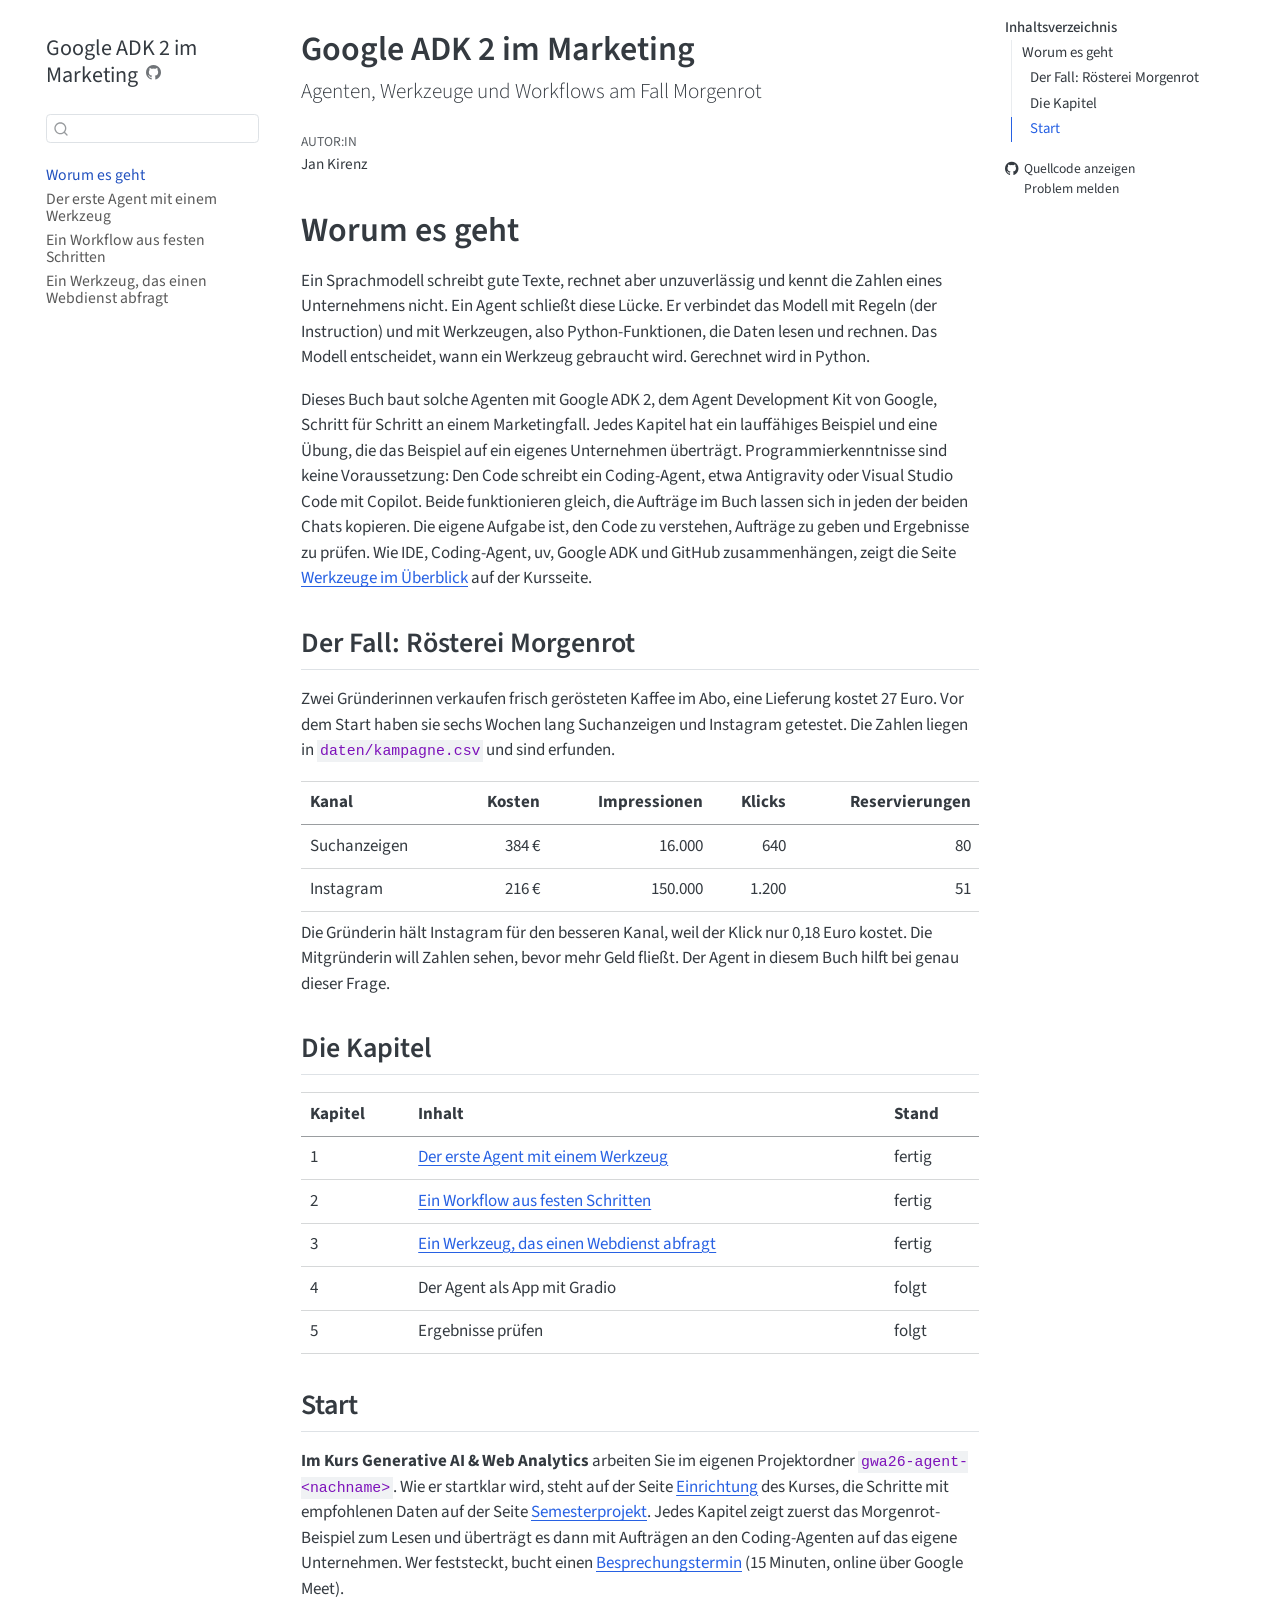
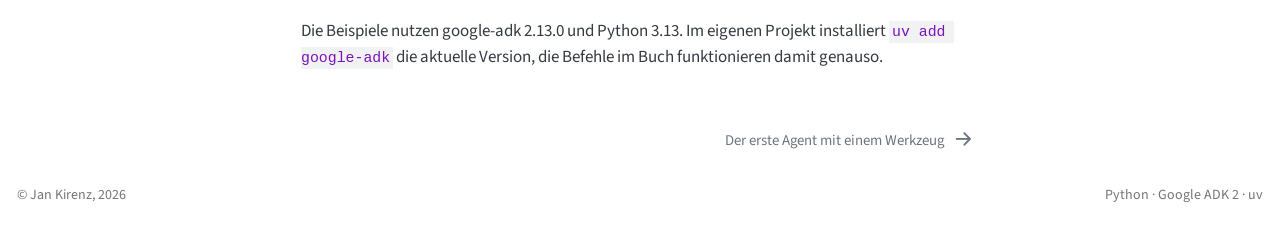
==== commit 4d09bbf5: "Built site for gh-pages" ====
--- a/index.html
+++ b/index.html
@@ -42,7 +42,7 @@
 <link href="site_libs/quarto-html/quarto-syntax-highlighting-ed96de9b727972fe78a7b5d16c58bf87.css" rel="stylesheet" id="quarto-text-highlighting-styles">
 <script src="site_libs/bootstrap/bootstrap.min.js"></script>
 <link href="site_libs/bootstrap/bootstrap-icons.css" rel="stylesheet">
-<link href="site_libs/bootstrap/bootstrap-e00e6d8b670a4b52c8043aac8e15d5db.min.css" rel="stylesheet" append-hash="true" id="quarto-bootstrap" data-mode="light">
+<link href="site_libs/bootstrap/bootstrap-2533f8eb835bb007e8468656c0ea9283.min.css" rel="stylesheet" append-hash="true" id="quarto-bootstrap" data-mode="light">
 <script id="quarto-search-options" type="application/json">{
   "location": "sidebar",
   "copy-button": false,
@@ -127,6 +127,11 @@
   <a href="./kapitel/02-workflow.html" class="sidebar-item-text sidebar-link"><span class="chapter-title">Ein Workflow aus festen Schritten</span></a>
   </div>
 </li>
+        <li class="sidebar-item">
+  <div class="sidebar-item-container"> 
+  <a href="./kapitel/03-webdienst.html" class="sidebar-item-text sidebar-link"><span class="chapter-title">Ein Werkzeug, das einen Webdienst abfragt</span></a>
+  </div>
+</li>
     </ul>
     </div>
 </nav>
@@ -234,11 +239,16 @@
 </tr>
 <tr class="odd">
 <td>3</td>
+<td><a href="./kapitel/03-webdienst.html">Ein Werkzeug, das einen Webdienst abfragt</a></td>
+<td>fertig</td>
+</tr>
+<tr class="even">
+<td>4</td>
 <td>Der Agent als App mit Gradio</td>
 <td>folgt</td>
 </tr>
-<tr class="even">
-<td>4</td>
+<tr class="odd">
+<td>5</td>
 <td>Ergebnisse prüfen</td>
 <td>folgt</td>
 </tr>
@@ -247,7 +257,7 @@
 </section>
 <section id="start" class="level2">
 <h2 class="anchored" data-anchor-id="start">Start</h2>
-<p><strong>Im Kurs Generative AI &amp; Web Analytics</strong> wird ausschließlich im eigenen Projektordner <code>gwa26-agent-&lt;nachname&gt;</code> gearbeitet. Die Morgenrot-Beispiele in diesem Buch sind zum Lesen, Dateien und Daten legen Sie im eigenen Projekt selbst an. Wie er startklar wird, steht auf der Seite <a href="https://kirenz.github.io/genai-web-analytics-ws2627/einrichtung.html#adk">Einrichtung</a> des Kurses, die Schritte mit empfohlenen Daten auf der Seite <a href="https://kirenz.github.io/genai-web-analytics-ws2627/projekt.html">Semesterprojekt</a>. Jedes Kapitel zeigt zuerst das Morgenrot-Beispiel zum Lesen und überträgt es dann mit Aufträgen an den Coding-Agenten auf das eigene Unternehmen. Wer feststeckt, bucht einen <a href="https://calendar.google.com/calendar/appointments/schedules/AcZssZ0-Br2i3czDONX0VmA8fOW7ttU9xKOCCrxyWJr2KItZ9CI-EB-2F3IUIAyhdoL97wEMHfzMft3J">Besprechungstermin</a> (15 Minuten, online über Google Meet).</p>
+<p><strong>Im Kurs Generative AI &amp; Web Analytics</strong> arbeiten Sie im eigenen Projektordner <code>gwa26-agent-&lt;nachname&gt;</code>. Wie er startklar wird, steht auf der Seite <a href="https://kirenz.github.io/genai-web-analytics-ws2627/einrichtung.html#adk">Einrichtung</a> des Kurses, die Schritte mit empfohlenen Daten auf der Seite <a href="https://kirenz.github.io/genai-web-analytics-ws2627/projekt.html">Semesterprojekt</a>. Jedes Kapitel zeigt zuerst das Morgenrot-Beispiel zum Lesen und überträgt es dann mit Aufträgen an den Coding-Agenten auf das eigene Unternehmen. Wer feststeckt, bucht einen <a href="https://calendar.google.com/calendar/appointments/schedules/AcZssZ0-Br2i3czDONX0VmA8fOW7ttU9xKOCCrxyWJr2KItZ9CI-EB-2F3IUIAyhdoL97wEMHfzMft3J">Besprechungstermin</a> (15 Minuten, online über Google Meet).</p>
 <p>Die Beispiele nutzen google-adk 2.13.0 und Python 3.13. Im eigenen Projekt installiert <code>uv add google-adk</code> die aktuelle Version, die Befehle im Buch funktionieren damit genauso.</p>
 
 
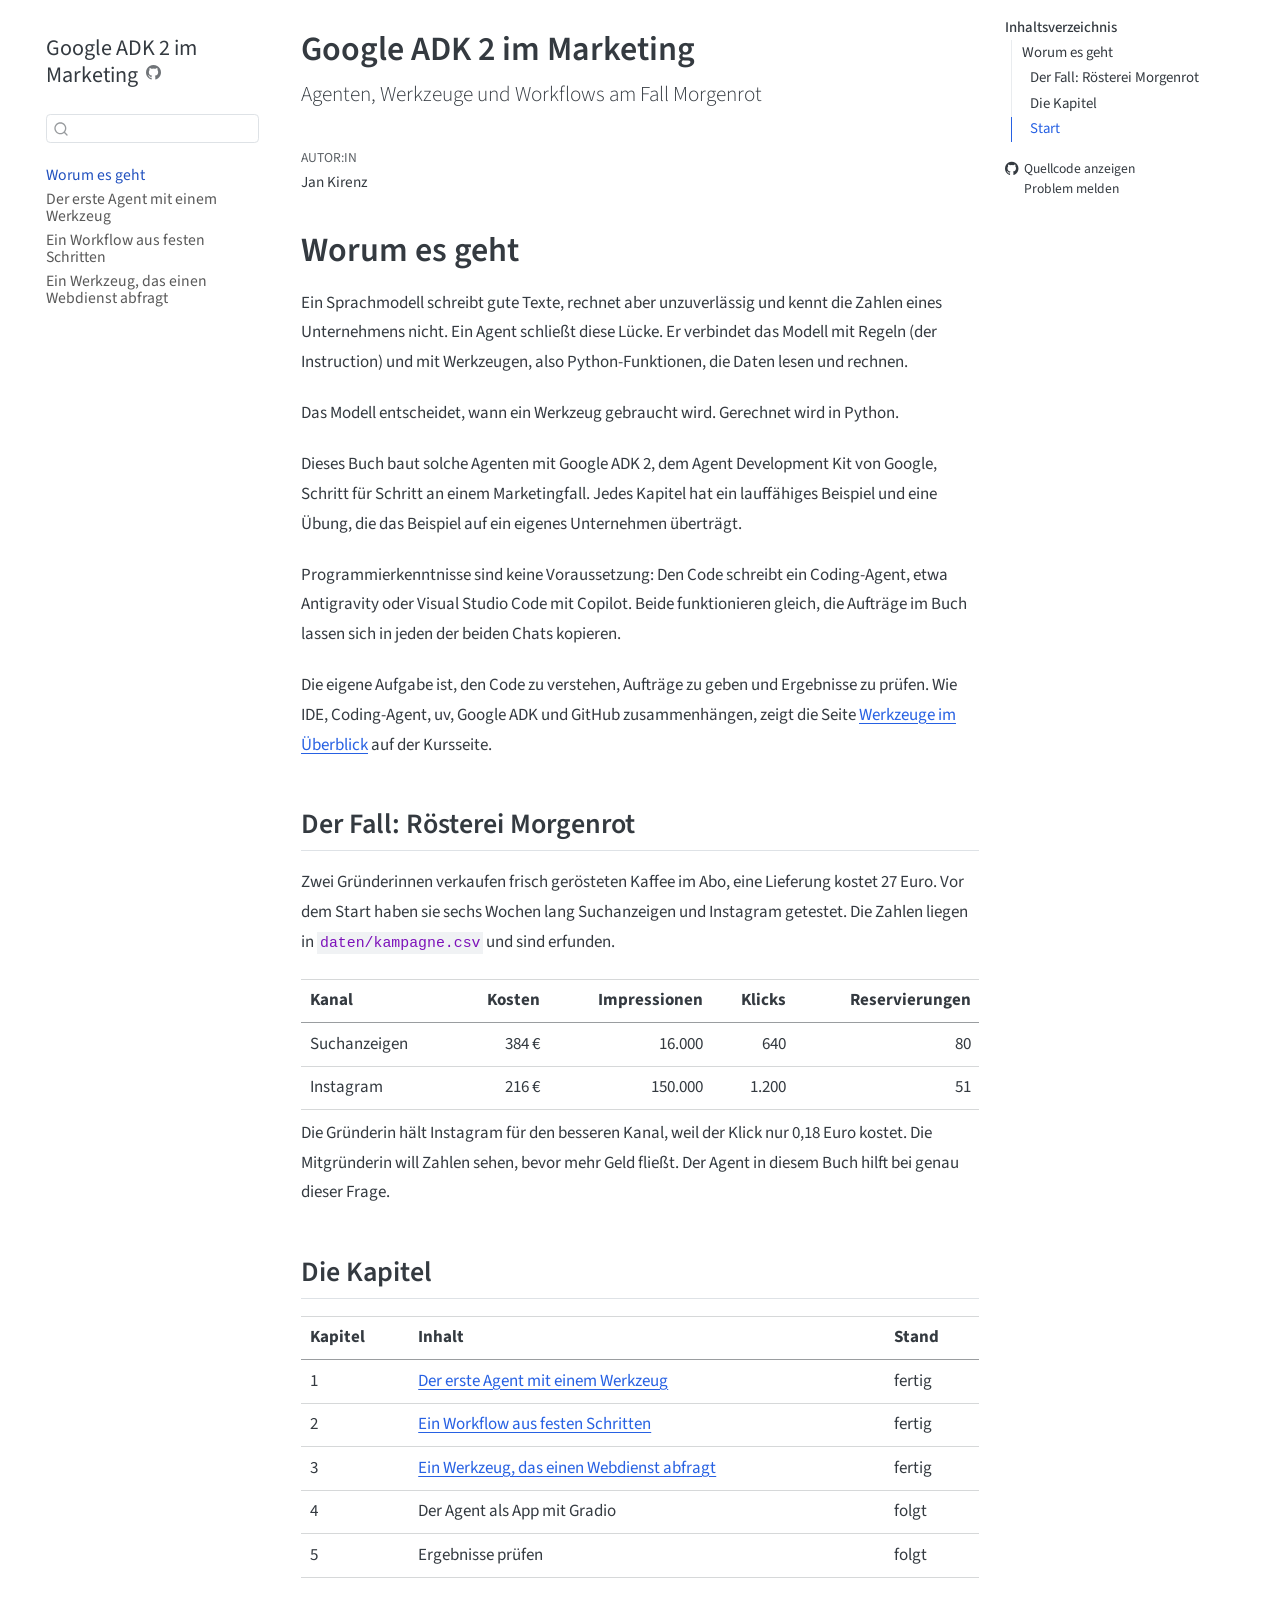
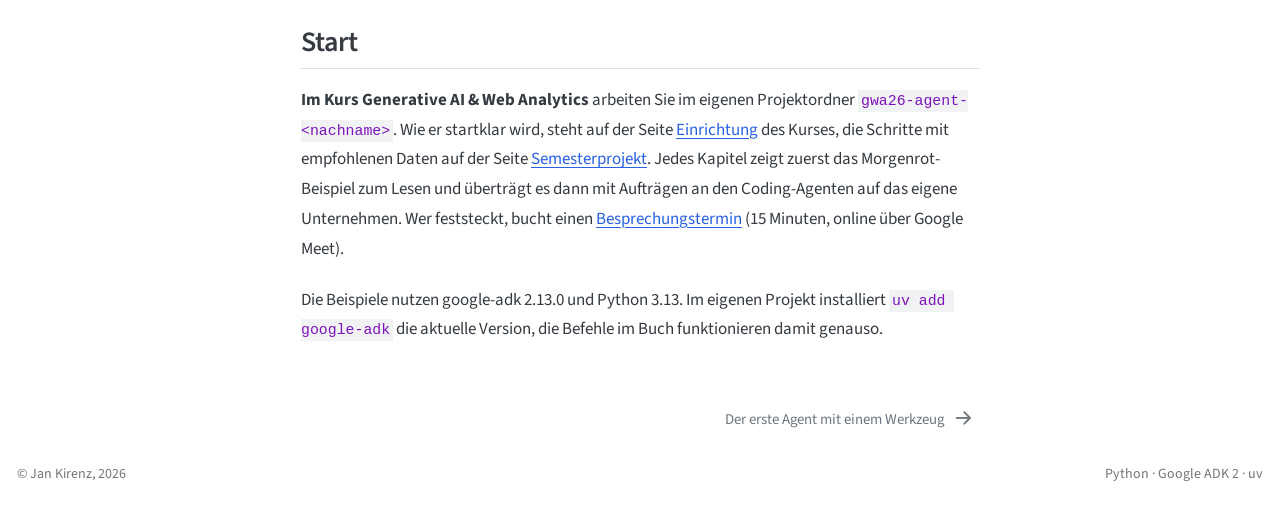
==== commit a2004feb: "Built site for gh-pages" ====
--- a/index.html
+++ b/index.html
@@ -42,7 +42,7 @@
 <link href="site_libs/quarto-html/quarto-syntax-highlighting-ed96de9b727972fe78a7b5d16c58bf87.css" rel="stylesheet" id="quarto-text-highlighting-styles">
 <script src="site_libs/bootstrap/bootstrap.min.js"></script>
 <link href="site_libs/bootstrap/bootstrap-icons.css" rel="stylesheet">
-<link href="site_libs/bootstrap/bootstrap-2533f8eb835bb007e8468656c0ea9283.min.css" rel="stylesheet" append-hash="true" id="quarto-bootstrap" data-mode="light">
+<link href="site_libs/bootstrap/bootstrap-d8077d77e2478e1d92636efd4578fa50.min.css" rel="stylesheet" append-hash="true" id="quarto-bootstrap" data-mode="light">
 <script id="quarto-search-options" type="application/json">{
   "location": "sidebar",
   "copy-button": false,
@@ -72,6 +72,7 @@
 }</script>
 
 
+<link rel="stylesheet" href="styles.css">
 </head>
 
 <body class="nav-sidebar floating quarto-light">
@@ -182,8 +183,11 @@
 
 <section id="worum-es-geht" class="level1 unnumbered">
 <h1 class="unnumbered">Worum es geht</h1>
-<p>Ein Sprachmodell schreibt gute Texte, rechnet aber unzuverlässig und kennt die Zahlen eines Unternehmens nicht. Ein Agent schließt diese Lücke. Er verbindet das Modell mit Regeln (der Instruction) und mit Werkzeugen, also Python-Funktionen, die Daten lesen und rechnen. Das Modell entscheidet, wann ein Werkzeug gebraucht wird. Gerechnet wird in Python.</p>
-<p>Dieses Buch baut solche Agenten mit Google ADK 2, dem Agent Development Kit von Google, Schritt für Schritt an einem Marketingfall. Jedes Kapitel hat ein lauffähiges Beispiel und eine Übung, die das Beispiel auf ein eigenes Unternehmen überträgt. Programmierkenntnisse sind keine Voraussetzung: Den Code schreibt ein Coding-Agent, etwa Antigravity oder Visual Studio Code mit Copilot. Beide funktionieren gleich, die Aufträge im Buch lassen sich in jeden der beiden Chats kopieren. Die eigene Aufgabe ist, den Code zu verstehen, Aufträge zu geben und Ergebnisse zu prüfen. Wie IDE, Coding-Agent, uv, Google ADK und GitHub zusammenhängen, zeigt die Seite <a href="https://kirenz.github.io/genai-web-analytics-ws2627/bausteine.html">Werkzeuge im Überblick</a> auf der Kursseite.</p>
+<p>Ein Sprachmodell schreibt gute Texte, rechnet aber unzuverlässig und kennt die Zahlen eines Unternehmens nicht. Ein Agent schließt diese Lücke. Er verbindet das Modell mit Regeln (der Instruction) und mit Werkzeugen, also Python-Funktionen, die Daten lesen und rechnen.</p>
+<p>Das Modell entscheidet, wann ein Werkzeug gebraucht wird. Gerechnet wird in Python.</p>
+<p>Dieses Buch baut solche Agenten mit Google ADK 2, dem Agent Development Kit von Google, Schritt für Schritt an einem Marketingfall. Jedes Kapitel hat ein lauffähiges Beispiel und eine Übung, die das Beispiel auf ein eigenes Unternehmen überträgt.</p>
+<p>Programmierkenntnisse sind keine Voraussetzung: Den Code schreibt ein Coding-Agent, etwa Antigravity oder Visual Studio Code mit Copilot. Beide funktionieren gleich, die Aufträge im Buch lassen sich in jeden der beiden Chats kopieren.</p>
+<p>Die eigene Aufgabe ist, den Code zu verstehen, Aufträge zu geben und Ergebnisse zu prüfen. Wie IDE, Coding-Agent, uv, Google ADK und GitHub zusammenhängen, zeigt die Seite <a href="https://kirenz.github.io/genai-web-analytics-ws2627/bausteine.html">Werkzeuge im Überblick</a> auf der Kursseite.</p>
 <section id="der-fall-rösterei-morgenrot" class="level2">
 <h2 class="anchored" data-anchor-id="der-fall-rösterei-morgenrot">Der Fall: Rösterei Morgenrot</h2>
 <p>Zwei Gründerinnen verkaufen frisch gerösteten Kaffee im Abo, eine Lieferung kostet 27 Euro. Vor dem Start haben sie sechs Wochen lang Suchanzeigen und Instagram getestet. Die Zahlen liegen in <code>daten/kampagne.csv</code> und sind erfunden.</p>
@@ -265,6 +269,24 @@
 </section>
 
 </main> <!-- /main -->
+<script>
+document.addEventListener("DOMContentLoaded", function () {
+  document.querySelectorAll("pre.prompt").forEach(function (pre) {
+    var knopf = document.createElement("button");
+    knopf.type = "button";
+    knopf.className = "prompt-copy";
+    knopf.textContent = "Kopieren";
+    knopf.addEventListener("click", function () {
+      var text = pre.querySelector("code").innerText;
+      navigator.clipboard.writeText(text).then(function () {
+        knopf.textContent = "Kopiert";
+        setTimeout(function () { knopf.textContent = "Kopieren"; }, 1500);
+      });
+    });
+    pre.appendChild(knopf);
+  });
+});
+</script>
 <script id="quarto-html-after-body" type="application/javascript">
   window.document.addEventListener("DOMContentLoaded", function (event) {
     const icon = "";
--- a/styles.css
+++ b/styles.css
@@ -0,0 +1,71 @@
+/* Fließtext luftiger */
+main.content p,
+main.content li {
+  line-height: 1.75;
+}
+main.content p {
+  margin-bottom: 1.25rem;
+}
+main.content h2 {
+  margin-top: 2.75rem;
+}
+main.content h3 {
+  margin-top: 2rem;
+}
+
+/* Prompt-Box: Auftrag an den Coding-Agenten, mit Kopierknopf */
+pre.prompt {
+  background: #eef4ff !important;
+  border: 1px solid #b6ccf5;
+  border-left: 4px solid #1a56db;
+  border-radius: 6px;
+  padding: 0.9rem 1rem 1rem 1rem !important;
+  margin: 1rem 0 1.5rem;
+}
+pre.prompt::before {
+  content: "Auftrag an den Coding-Agenten";
+  display: block;
+  font-family: var(--bs-body-font-family, system-ui, sans-serif);
+  font-size: 0.75rem;
+  font-weight: 600;
+  letter-spacing: 0.04em;
+  text-transform: uppercase;
+  color: #1a56db;
+  margin-bottom: 0.5rem;
+}
+pre.prompt,
+pre.prompt code {
+  white-space: pre-wrap !important;
+  word-break: normal;
+  overflow-wrap: anywhere;
+  overflow-x: visible;
+}
+pre.prompt code {
+  font-family: var(--bs-body-font-family, system-ui, sans-serif) !important;
+  font-size: 0.95rem;
+  line-height: 1.6;
+  color: #1f2937;
+}
+div.sourceCode:has(> pre.prompt) {
+  background: transparent;
+  border: none;
+}
+pre.prompt {
+  position: relative;
+}
+pre.prompt .prompt-copy {
+  position: absolute;
+  top: 0.6rem;
+  right: 0.6rem;
+  font: 600 0.75rem var(--bs-body-font-family, system-ui, sans-serif);
+  color: #1a56db;
+  background: #fff;
+  border: 1px solid #b6ccf5;
+  border-radius: 4px;
+  padding: 0.2rem 0.6rem;
+  cursor: pointer;
+}
+pre.prompt .prompt-copy:hover {
+  background: #1a56db;
+  color: #fff;
+}
